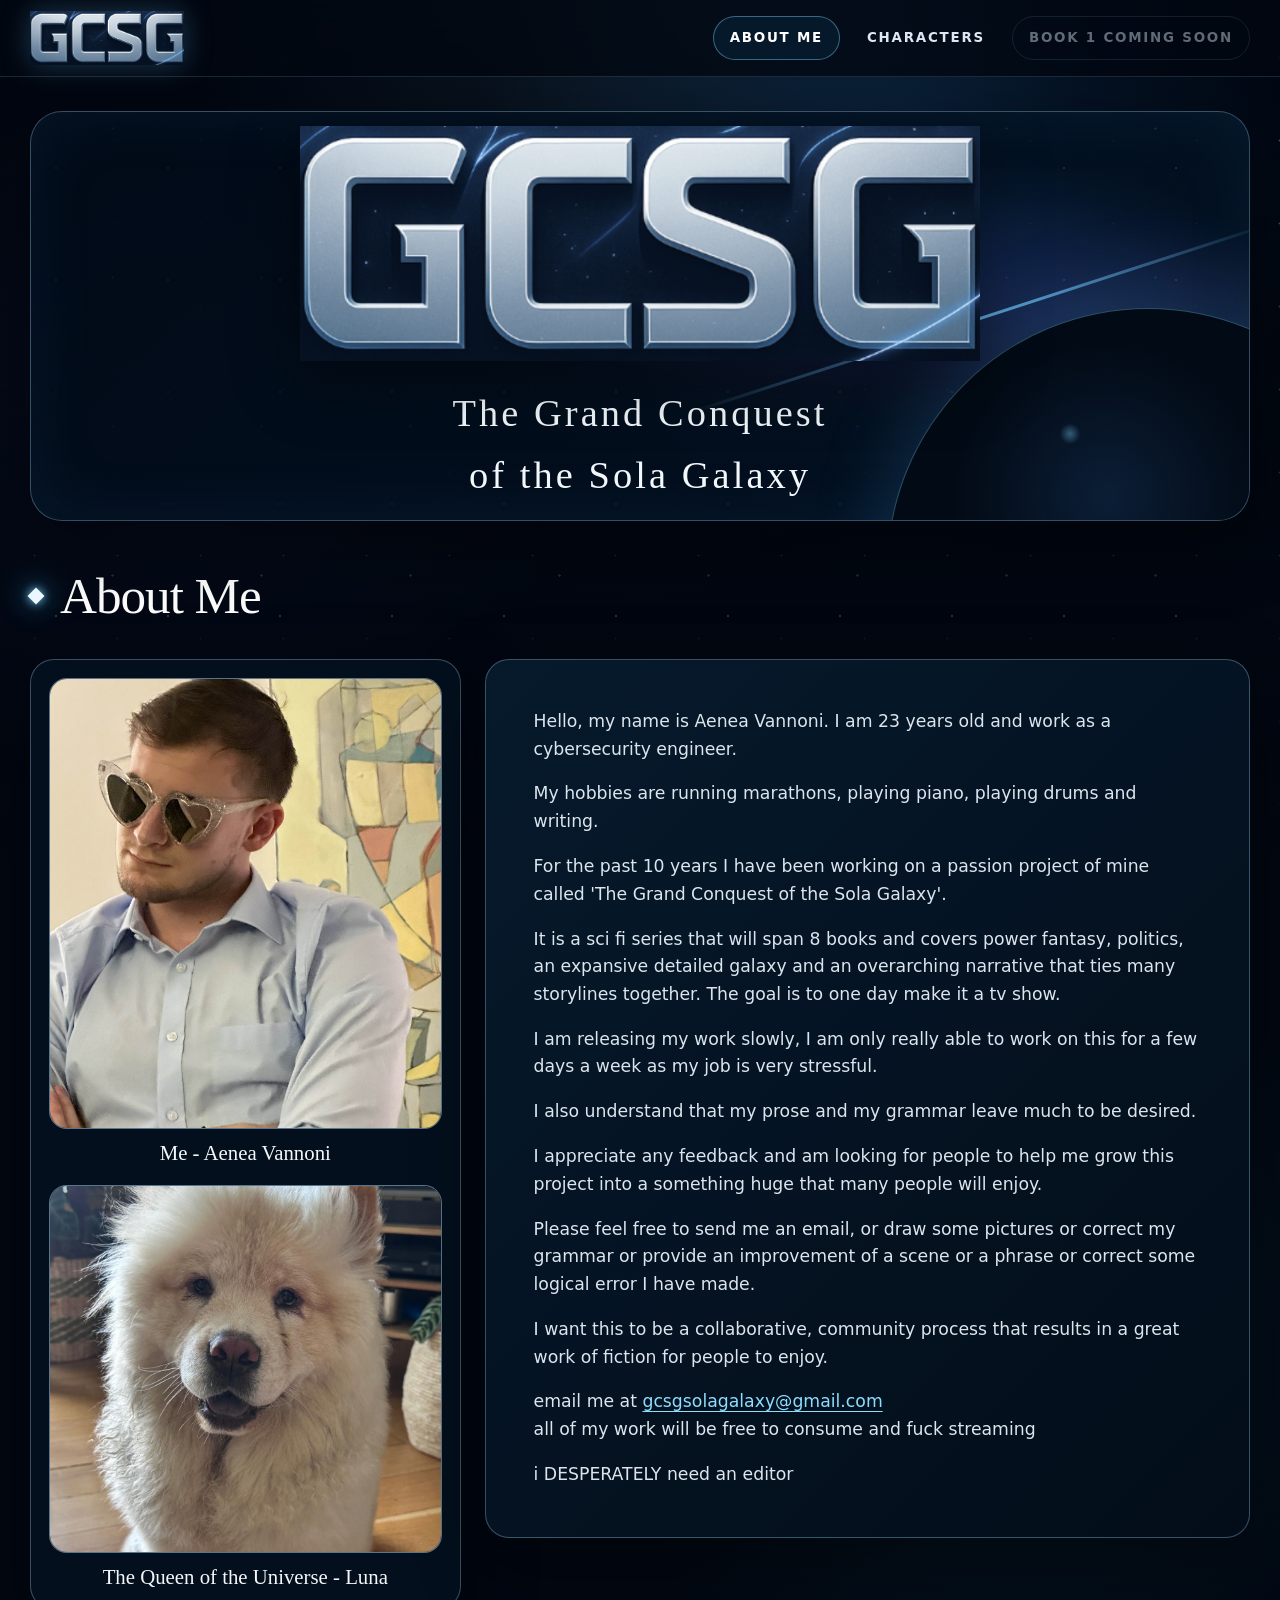
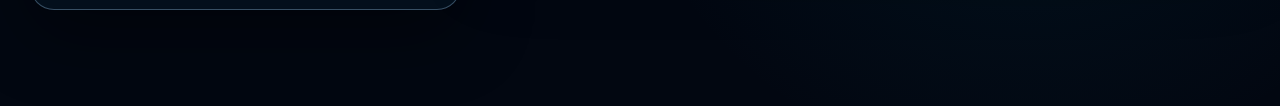
==== index.html @ b9e30d3d "Update Sola Galaxy files" ====
<!doctype html>
<html lang="en">
<head>
  <meta charset="utf-8">
  <meta name="viewport" content="width=device-width, initial-scale=1">
  <meta name="theme-color" content="#020711">
  <title>GCSG | About Me</title>
  <link rel="icon" type="image/x-icon" href="solagalaxy_favicon.ico">
  <link rel="stylesheet" href="styles.css">
  <script src="script.js" defer></script>
</head>
<body>
  <a class="skip-link" href="#main-content">Skip to content</a>

  <header class="site-header">
    <div class="nav-shell">
      <a class="brand-link" href="index.html" aria-label="GCSG About Me">
        <img src="assets/gcsg-logo.png" alt="GCSG">
      </a>

      <button class="menu-toggle" type="button" aria-label="Open navigation" aria-controls="site-navigation" aria-expanded="false">
        <span></span>
        <span></span>
        <span></span>
      </button>

            <nav class="site-nav" id="site-navigation" aria-label="Primary navigation" data-open="false">
        <a href="index.html" aria-current="page">About Me</a>
        <a href="characters.html">Characters</a>
        <span class="nav-disabled" aria-disabled="true">Book 1 coming soon</span>
      </nav>
    </div>
  </header>

  <main id="main-content">
    <section class="hero" aria-labelledby="site-title">
      <div class="hero-brand">
        <img src="assets/gcsg-logo.png" alt="GCSG">
        <h1 class="hero-title" id="site-title">The Grand Conquest of the Sola Galaxy</h1>
      </div>
    </section>

    <section class="section" aria-labelledby="about-heading">
      <h2 class="section-heading" id="about-heading">About Me</h2>

      <div class="about-layout">
        <div class="photo-stack">
          <figure class="profile-figure">
            <img src="assets/aenea-profile.jpg" alt="Aenea Vannoni wearing sunglasses and a light blue shirt">
            <figcaption>Me - Aenea Vannoni</figcaption>
          </figure>

          <figure class="profile-figure luna">
            <img src="assets/luna-profile.png" alt="Luna, a fluffy white dog">
            <figcaption>The Queen of the Universe - Luna</figcaption>
          </figure>
        </div>

        <article class="about-copy">
          <p>Hello, my name is Aenea Vannoni. I am 23 years old and work as a cybersecurity engineer.</p>

          <p>My hobbies are running marathons, playing piano, playing drums and writing.</p>

          <p>For the past 10 years I have been working on a passion project of mine called 'The Grand Conquest of the Sola Galaxy'.</p>

          <p>It is a sci fi series that will span 8 books and covers power fantasy, politics, an expansive detailed galaxy and an overarching narrative that ties many storylines together. The goal is to one day make it a tv show.</p>

          <p>I am releasing my work slowly, I am only really able to work on this for a few days a week as my job is very stressful.</p>

          <p>I also understand that my prose and my grammar leave much to be desired.</p>

          <p>I appreciate any feedback and am looking for people to help me grow this project into a something huge that many people will enjoy.</p>

          <p>Please feel free to send me an email, or draw some pictures or correct my grammar or provide an improvement of a scene or a phrase or correct some logical error I have made.</p>

          <p>I want this to be a collaborative, community process that results in a great work of fiction for people to enjoy.</p>

          <p>email me at <a href="mailto:gcsgsolagalaxy@gmail.com">gcsgsolagalaxy@gmail.com</a><br>
          all of my work will be free to consume and fuck streaming</p>
	  
	  <p>i DESPERATELY need an editor</p>
        </article>
      </div>
    </section>

    <div class="footer-space" aria-hidden="true"></div>
  </main>
</body>
</html>
---- styles.css ----
:root {
  color-scheme: dark;
  --bg: #020711;
  --bg-soft: #071321;
  --panel: rgba(5, 18, 33, 0.78);
  --panel-strong: rgba(4, 14, 27, 0.94);
  --line: rgba(157, 202, 238, 0.34);
  --line-strong: rgba(122, 202, 255, 0.78);
  --text: #f4f8fc;
  --muted: #b9c7d5;
  --accent: #7dd3fc;
  --accent-strong: #38bdf8;
  --radius: 24px;
  --shadow: 0 24px 70px rgba(0, 0, 0, 0.42);
  --content: 1220px;
}

* {
  box-sizing: border-box;
}

html {
  scroll-behavior: smooth;
}

body {
  min-width: 320px;
  margin: 0;
  color: var(--text);
  background:
    radial-gradient(circle at 70% 10%, rgba(27, 113, 193, 0.24), transparent 26rem),
    radial-gradient(circle at 14% 28%, rgba(63, 74, 177, 0.16), transparent 24rem),
    radial-gradient(circle at 80% 80%, rgba(14, 116, 144, 0.13), transparent 26rem),
    var(--bg);
  font-family: Inter, ui-sans-serif, system-ui, -apple-system, BlinkMacSystemFont, "Segoe UI", sans-serif;
  line-height: 1.6;
}

body::before,
body::after {
  position: fixed;
  inset: 0;
  z-index: -2;
  pointer-events: none;
  content: "";
}

body::before {
  opacity: 0.9;
  background-image:
    radial-gradient(circle, rgba(255,255,255,.85) 0 1px, transparent 1.3px),
    radial-gradient(circle, rgba(125,211,252,.72) 0 1px, transparent 1.4px),
    radial-gradient(circle, rgba(255,255,255,.45) 0 .8px, transparent 1.1px);
  background-position: 0 0, 38px 54px, 76px 16px;
  background-size: 112px 112px, 149px 149px, 83px 83px;
}

body::after {
  z-index: -1;
  background:
    linear-gradient(180deg, rgba(2, 7, 17, 0.04), rgba(2, 7, 17, 0.84) 74%, #020711),
    radial-gradient(ellipse at 50% -20%, rgba(125, 211, 252, 0.11), transparent 52%);
}

img {
  max-width: 100%;
  display: block;
}

a {
  color: inherit;
}

.skip-link {
  position: fixed;
  top: 12px;
  left: 12px;
  z-index: 100;
  padding: 10px 14px;
  color: #00111d;
  background: #dff6ff;
  border-radius: 10px;
  transform: translateY(-160%);
  transition: transform 160ms ease;
}

.skip-link:focus {
  transform: translateY(0);
}

.site-header {
  position: sticky;
  top: 0;
  z-index: 50;
  border-bottom: 1px solid rgba(161, 207, 239, 0.16);
  background: rgba(2, 7, 17, 0.76);
  backdrop-filter: blur(18px);
}

.nav-shell {
  width: min(calc(100% - 32px), var(--content));
  min-height: 76px;
  margin-inline: auto;
  display: flex;
  align-items: center;
  justify-content: space-between;
  gap: 24px;
}

.brand-link {
  flex: 0 0 auto;
  display: inline-flex;
  align-items: center;
  text-decoration: none;
}

.brand-link img {
  width: 154px;
  height: auto;
  filter: drop-shadow(0 0 14px rgba(104, 195, 255, 0.26));
}

.site-nav {
  display: flex;
  align-items: center;
  gap: 10px;
}

.site-nav a {
  position: relative;
  display: inline-flex;
  align-items: center;
  min-height: 44px;
  padding: 10px 16px;
  color: #dce8f2;
  border: 1px solid transparent;
  border-radius: 999px;
  text-decoration: none;
  font-size: 0.84rem;
  font-weight: 700;
  letter-spacing: 0.13em;
  text-transform: uppercase;
  transition: border-color 160ms ease, background 160ms ease, color 160ms ease;
}

.site-nav a:hover,
.site-nav a:focus-visible,
.site-nav a[aria-current="page"] {
  color: #fff;
  border-color: rgba(125, 211, 252, 0.42);
  background: rgba(34, 123, 181, 0.12);
}

.menu-toggle {
  display: none;
  width: 46px;
  height: 46px;
  padding: 10px;
  color: #eef8ff;
  background: rgba(7, 24, 42, 0.75);
  border: 1px solid var(--line);
  border-radius: 14px;
}

.menu-toggle span {
  display: block;
  width: 100%;
  height: 2px;
  margin: 5px 0;
  background: currentColor;
  border-radius: 10px;
}

main {
  width: min(calc(100% - 32px), var(--content));
  margin-inline: auto;
  padding: 34px 0 72px;
}

.hero {
  position: relative;
  min-height: 410px;
  display: grid;
  place-items: center;
  overflow: hidden;
  border: 1px solid var(--line);
  border-radius: 32px;
  background:
    radial-gradient(circle at 70% 36%, rgba(143, 216, 255, 0.24), transparent 10%),
    radial-gradient(ellipse at 68% 38%, rgba(35, 120, 224, 0.21), transparent 34%),
    radial-gradient(ellipse at 74% 48%, rgba(174, 87, 255, 0.1), transparent 38%),
    linear-gradient(135deg, rgba(2, 11, 24, 0.93), rgba(4, 20, 38, 0.74));
  box-shadow: var(--shadow), inset 0 0 70px rgba(68, 160, 231, 0.08);
  isolation: isolate;
}

.hero::before {
  position: absolute;
  width: 520px;
  height: 520px;
  right: -160px;
  bottom: -310px;
  border: 1px solid rgba(125, 211, 252, 0.34);
  border-radius: 50%;
  background:
    radial-gradient(circle at 35% 24%, rgba(125, 211, 252, 0.38), transparent 2%),
    radial-gradient(circle at 42% 36%, rgba(36, 87, 148, 0.26), transparent 34%),
    #020a15;
  box-shadow: 0 -18px 80px rgba(85, 175, 255, 0.2);
  content: "";
}

.hero::after {
  position: absolute;
  width: 620px;
  height: 3px;
  right: -44px;
  top: 50%;
  background: linear-gradient(90deg, transparent, rgba(112, 201, 255, 0.8), transparent);
  transform: rotate(-18deg);
  filter: blur(0.4px);
  content: "";
}

.hero-brand {
  position: relative;
  z-index: 2;
  width: min(700px, 78%);
  text-align: center;
}

.hero-brand img {
  width: min(680px, 100%);
  margin-inline: auto;
  filter: drop-shadow(0 16px 34px rgba(0, 0, 0, 0.45));
}

.hero-title {
  margin: 22px 0 0;
  color: #f2f7fb;
  font-family: Georgia, "Times New Roman", serif;
  font-size: clamp(1.3rem, 3vw, 2.7rem);
  font-weight: 400;
  letter-spacing: 0.08em;
  text-wrap: balance;
}

.section {
  margin-top: 34px;
}

.section-heading {
  display: flex;
  align-items: center;
  gap: 18px;
  margin: 0 0 22px;
  color: #fff;
  font-family: Georgia, "Times New Roman", serif;
  font-size: clamp(2rem, 4vw, 3.7rem);
  font-weight: 400;
  letter-spacing: -0.02em;
}

.section-heading::before {
  width: 12px;
  height: 12px;
  flex: 0 0 auto;
  background: #eaf7ff;
  box-shadow: 0 0 10px #7dd3fc, 0 0 28px #38bdf8;
  content: "";
  transform: rotate(45deg);
}

.about-layout {
  display: grid;
  grid-template-columns: minmax(260px, 0.72fr) minmax(0, 1.28fr);
  gap: 24px;
  align-items: start;
}

.photo-stack,
.about-copy,
.character-card {
  border: 1px solid var(--line);
  background: var(--panel);
  box-shadow: var(--shadow);
  backdrop-filter: blur(16px);
}

.photo-stack {
  padding: 18px;
  display: grid;
  gap: 18px;
  border-radius: var(--radius);
}

.profile-figure {
  margin: 0;
}

.profile-figure img {
  width: 100%;
  aspect-ratio: 4 / 4.6;
  object-fit: cover;
  object-position: center 24%;
  border: 1px solid rgba(174, 217, 247, 0.5);
  border-radius: 18px;
  background: #07111d;
}

.profile-figure.luna img {
  aspect-ratio: 4 / 3.75;
  object-position: center 28%;
}

.profile-figure figcaption {
  margin-top: 10px;
  color: #f4f7fa;
  font-family: Georgia, "Times New Roman", serif;
  font-size: clamp(1.05rem, 2vw, 1.3rem);
  line-height: 1.35;
  text-align: center;
}

.about-copy {
  padding: clamp(24px, 4vw, 48px);
  border-radius: var(--radius);
  background:
    linear-gradient(135deg, rgba(7, 27, 46, 0.88), rgba(3, 13, 25, 0.92)),
    var(--panel);
}

.about-copy p {
  margin: 0 0 1em;
  color: #dce5ed;
  font-size: clamp(1rem, 1.35vw, 1.1rem);
}

.about-copy p:last-child {
  margin-bottom: 0;
}

.about-copy a {
  color: #8dddff;
  overflow-wrap: anywhere;
  text-decoration-thickness: 1px;
  text-underline-offset: 4px;
}

.characters-page .hero {
  min-height: 280px;
}

.characters-page .hero-brand {
  width: min(590px, 80%);
}

.character-grid {
  display: grid;
  grid-template-columns: repeat(3, minmax(0, 1fr));
  gap: 18px;
}

.character-card {
  min-height: 290px;
  padding: 16px;
  display: flex;
  flex-direction: column;
  border-radius: 22px;
  overflow: hidden;
  text-decoration: none;
  transition: transform 170ms ease, border-color 170ms ease, background 170ms ease;
}

.character-card.link-card:hover,
.character-card.link-card:focus-visible {
  transform: translateY(-4px);
  border-color: var(--line-strong);
  background: rgba(7, 30, 51, 0.9);
  outline: none;
}

.character-placeholder {
  min-height: 190px;
  display: grid;
  place-items: center;
  overflow: hidden;
  color: rgba(231, 246, 255, 0.92);
  border: 1px solid rgba(150, 210, 250, 0.28);
  border-radius: 16px;
  background:
    radial-gradient(circle at 50% 50%, rgba(83, 174, 230, 0.23), transparent 30%),
    radial-gradient(circle at 50% 115%, rgba(104, 79, 190, 0.2), transparent 48%),
    #030c18;
  font-family: Georgia, "Times New Roman", serif;
  font-size: clamp(4.6rem, 8vw, 7rem);
  line-height: 1;
  text-shadow: 0 0 24px rgba(125, 211, 252, 0.55);
}

.character-card.no-image {
  min-height: 290px;
  justify-content: center;
  text-align: center;
  background:
    radial-gradient(circle at 50% 26%, rgba(52, 134, 194, 0.14), transparent 35%),
    var(--panel);
}

.character-meta {
  padding: 17px 6px 4px;
}

.character-meta h2 {
  margin: 0;
  color: #fff;
  font-family: Georgia, "Times New Roman", serif;
  font-size: clamp(1.35rem, 2.1vw, 1.8rem);
  font-weight: 400;
}

.character-meta p {
  margin: 5px 0 0;
  color: var(--accent);
  font-size: 0.8rem;
  font-weight: 700;
  letter-spacing: 0.1em;
  text-transform: uppercase;
}

.long-card .character-meta h2 {
  font-size: clamp(1.12rem, 1.8vw, 1.5rem);
}

.footer-space {
  height: 24px;
}

:focus-visible {
  outline: 3px solid rgba(125, 211, 252, 0.86);
  outline-offset: 4px;
}

@media (max-width: 900px) {
  .about-layout {
    grid-template-columns: 1fr;
  }

  .photo-stack {
    grid-template-columns: repeat(2, minmax(0, 1fr));
  }

  .character-grid {
    grid-template-columns: repeat(2, minmax(0, 1fr));
  }
}

@media (max-width: 680px) {
  .nav-shell {
    min-height: 68px;
  }

  .brand-link img {
    width: 124px;
  }

  .menu-toggle {
    display: block;
  }

  .site-nav {
    position: absolute;
    top: calc(100% + 8px);
    left: 16px;
    right: 16px;
    display: none;
    padding: 10px;
    flex-direction: column;
    align-items: stretch;
    border: 1px solid var(--line);
    border-radius: 18px;
    background: rgba(3, 12, 24, 0.97);
    box-shadow: var(--shadow);
  }

  .site-nav[data-open="true"] {
    display: flex;
  }

  .site-nav a {
    justify-content: center;
  }

  main {
    width: min(calc(100% - 20px), var(--content));
    padding-top: 18px;
  }

  .hero {
    min-height: 300px;
    border-radius: 24px;
  }

  .hero::before {
    width: 370px;
    height: 370px;
    right: -190px;
    bottom: -215px;
  }

  .hero-title {
    margin-top: 14px;
  }

  .section {
    margin-top: 28px;
  }

  .section-heading {
    gap: 13px;
  }

  .photo-stack {
    grid-template-columns: 1fr;
  }

  .profile-figure img,
  .profile-figure.luna img {
    aspect-ratio: 4 / 4.2;
  }

  .about-copy {
    padding: 22px 18px;
  }

  .character-grid {
    grid-template-columns: 1fr;
  }

  .character-card,
  .character-card.no-image {
    min-height: 0;
  }

  .character-placeholder {
    min-height: 172px;
  }
}

@media (prefers-reduced-motion: reduce) {
  *,
  *::before,
  *::after {
    scroll-behavior: auto !important;
    transition-duration: 0.01ms !important;
  }
}


/* Tiberius reader and disabled navigation */
.site-nav .nav-disabled {
  display: inline-flex;
  align-items: center;
  min-height: 44px;
  padding: 10px 16px;
  color: rgba(185, 199, 213, 0.52);
  border: 1px solid rgba(157, 202, 238, 0.12);
  border-radius: 999px;
  cursor: not-allowed;
  font-size: 0.84rem;
  font-weight: 700;
  letter-spacing: 0.13em;
  text-transform: uppercase;
  user-select: none;
}

.reader-page main {
  width: min(calc(100% - 32px), 1040px);
}

.reader-hero {
  position: relative;
  padding: clamp(42px, 8vw, 92px) clamp(22px, 7vw, 74px);
  overflow: hidden;
  border: 1px solid var(--line);
  border-radius: 32px;
  background:
    radial-gradient(circle at 78% 25%, rgba(94, 193, 255, 0.24), transparent 8%),
    radial-gradient(ellipse at 74% 30%, rgba(26, 93, 185, 0.28), transparent 34%),
    radial-gradient(ellipse at 15% 88%, rgba(96, 69, 191, 0.16), transparent 40%),
    linear-gradient(135deg, rgba(4, 17, 33, 0.96), rgba(2, 8, 18, 0.88));
  box-shadow: var(--shadow), inset 0 0 80px rgba(83, 177, 245, 0.08);
}

.reader-hero::after {
  position: absolute;
  right: -110px;
  bottom: -235px;
  width: 470px;
  height: 470px;
  border: 1px solid rgba(125, 211, 252, 0.34);
  border-radius: 50%;
  background: radial-gradient(circle at 35% 25%, rgba(135, 220, 255, 0.32), transparent 4%), #030b17;
  box-shadow: 0 -20px 80px rgba(80, 169, 255, 0.2);
  content: "";
}

.reader-kicker,
.reader-hero h1,
.chapter-nav {
  position: relative;
  z-index: 1;
}

.reader-kicker {
  margin: 0 0 8px;
  color: var(--accent);
  font-size: 0.82rem;
  font-weight: 800;
  letter-spacing: 0.18em;
  text-transform: uppercase;
}

.reader-hero h1 {
  max-width: 760px;
  margin: 0;
  font-family: Georgia, "Times New Roman", serif;
  font-size: clamp(2.7rem, 8vw, 6.3rem);
  font-weight: 400;
  line-height: 0.98;
  letter-spacing: -0.045em;
  text-wrap: balance;
}

.chapter-nav {
  margin-top: 34px;
  display: flex;
  flex-wrap: wrap;
  gap: 9px;
}

.chapter-nav a {
  padding: 8px 12px;
  color: #dceaf4;
  border: 1px solid rgba(139, 204, 245, 0.25);
  border-radius: 999px;
  background: rgba(4, 20, 35, 0.58);
  text-decoration: none;
  font-size: 0.83rem;
  transition: border-color 160ms ease, background 160ms ease;
}

.chapter-nav a:hover,
.chapter-nav a:focus-visible {
  border-color: var(--line-strong);
  background: rgba(30, 113, 165, 0.18);
}

.reader-shell {
  margin-top: 28px;
  padding: clamp(24px, 6vw, 72px);
  border: 1px solid var(--line);
  border-radius: 28px;
  background:
    linear-gradient(180deg, rgba(5, 20, 36, 0.92), rgba(3, 11, 22, 0.96)),
    var(--panel-strong);
  box-shadow: var(--shadow);
}

.chapter-section {
  scroll-margin-top: 102px;
}

.chapter-section + .chapter-section {
  margin-top: clamp(70px, 10vw, 118px);
  padding-top: clamp(54px, 8vw, 84px);
  border-top: 1px solid rgba(147, 203, 240, 0.22);
}

.chapter-section h2 {
  margin: 0 0 28px;
  color: #fff;
  font-family: Georgia, "Times New Roman", serif;
  font-size: clamp(2.2rem, 6vw, 4.8rem);
  font-weight: 400;
  line-height: 1.04;
  letter-spacing: -0.035em;
}

.chapter-section h3 {
  margin: 42px 0 20px;
  color: #eef8ff;
  font-family: Georgia, "Times New Roman", serif;
  font-size: clamp(1.8rem, 4vw, 3rem);
  font-weight: 400;
  line-height: 1.16;
}

.chapter-section h4 {
  margin: 30px 0 16px;
  color: #d8f2ff;
  font-size: clamp(1.2rem, 2.6vw, 1.7rem);
  letter-spacing: 0.04em;
}

.chapter-section p {
  max-width: 74ch;
  margin: 0 auto 1.22em;
  color: #dce5ed;
  font-family: Georgia, "Times New Roman", serif;
  font-size: clamp(1.05rem, 1.6vw, 1.2rem);
  line-height: 1.82;
}

.chapter-section .source-line {
  margin: 0 0 34px;
  padding: 14px 17px;
  color: #9edfff;
  border-left: 2px solid var(--accent-strong);
  background: rgba(15, 71, 108, 0.13);
  font-family: Inter, ui-sans-serif, system-ui, sans-serif;
  font-size: 0.93rem;
  line-height: 1.55;
}

.first-chapter > .source-line:first-child {
  margin-top: 0;
}

@media (max-width: 680px) {
  .site-nav .nav-disabled {
    justify-content: center;
  }

  .reader-page main {
    width: min(calc(100% - 20px), 1040px);
  }

  .reader-hero {
    padding: 40px 20px 34px;
    border-radius: 24px;
  }

  .reader-hero::after {
    right: -215px;
  }

  .chapter-nav {
    flex-wrap: nowrap;
    padding-bottom: 8px;
    overflow-x: auto;
    scrollbar-width: thin;
  }

  .chapter-nav a {
    flex: 0 0 auto;
  }

  .reader-shell {
    padding: 24px 18px;
    border-radius: 22px;
  }

  .chapter-section p {
    font-size: 1.02rem;
    line-height: 1.74;
  }
}
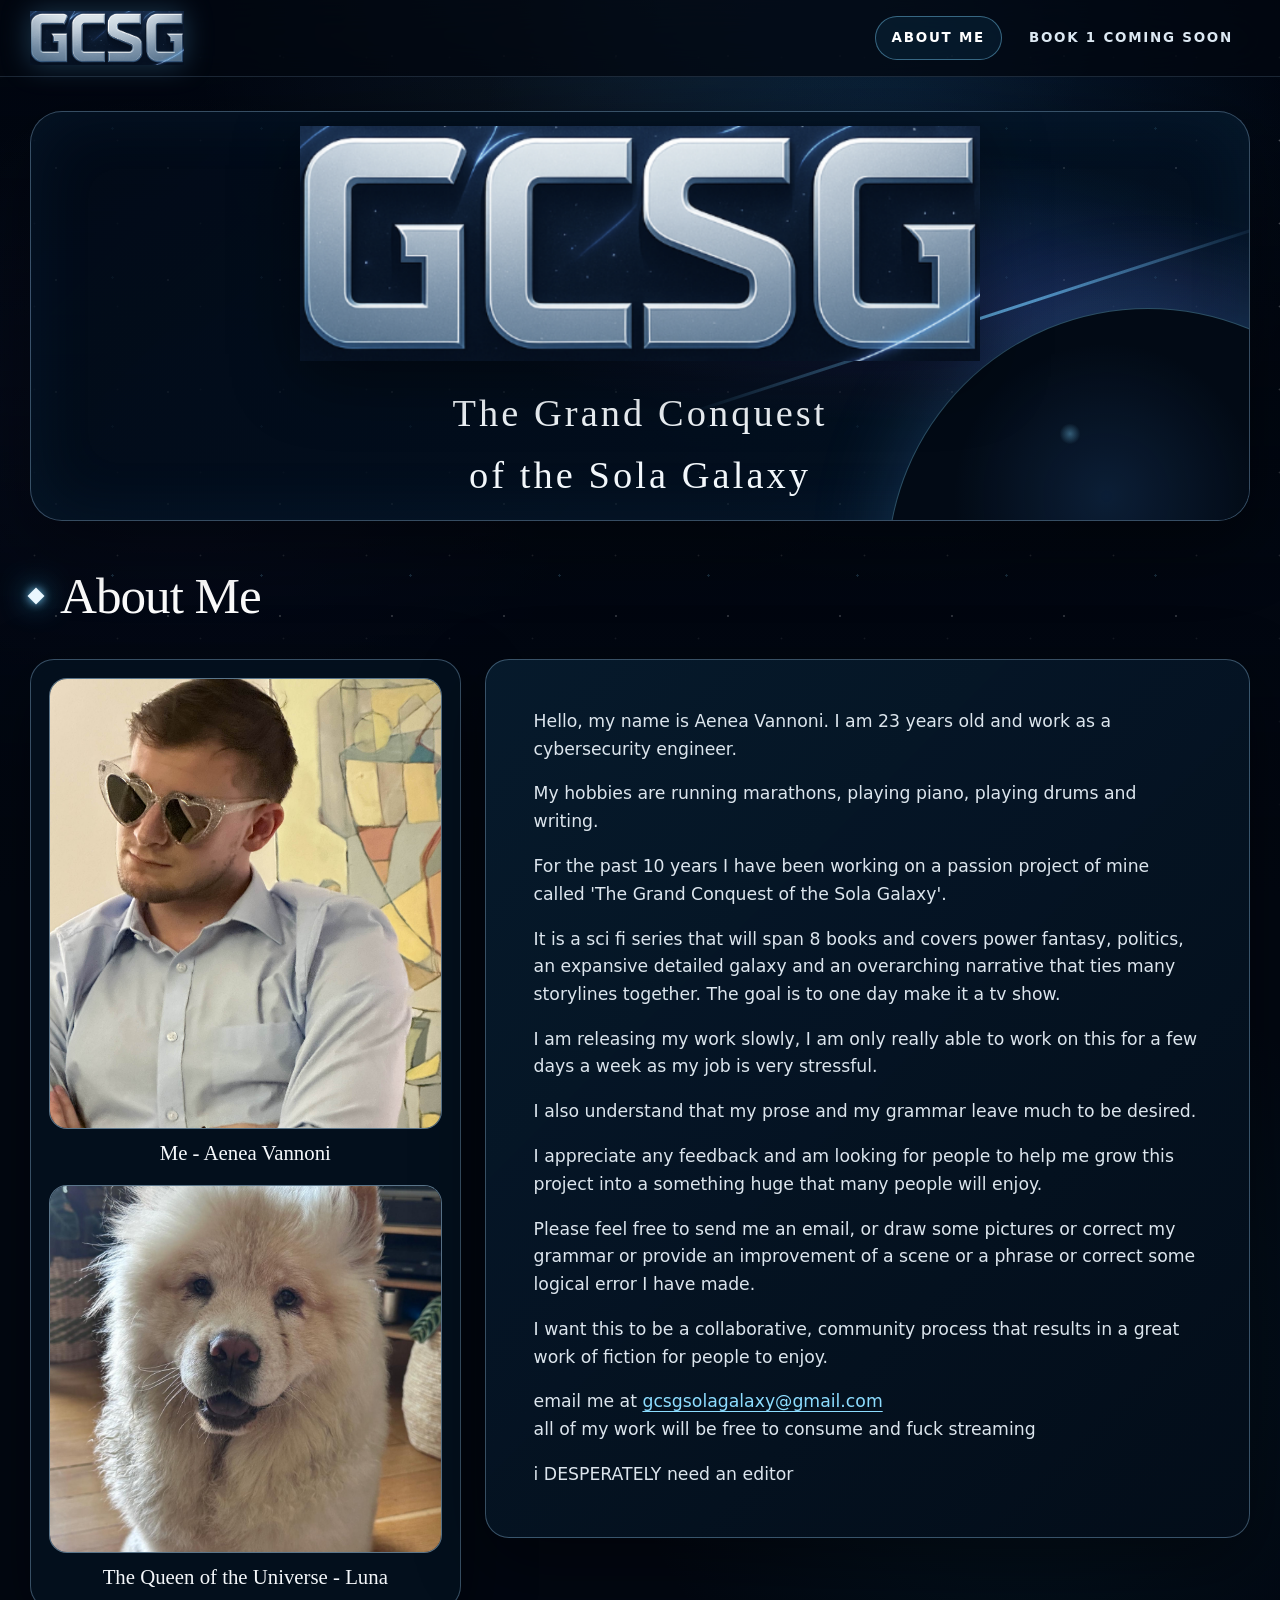
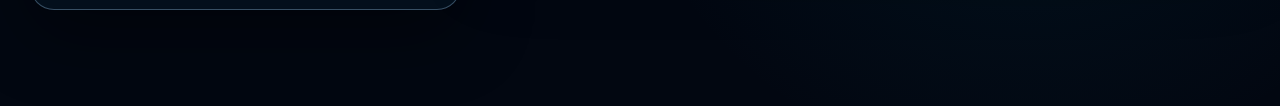
==== commit e622a1fc: "Add updated Sola Galaxy files" ====
--- a/index.html
+++ b/index.html
@@ -23,11 +23,9 @@
         <span></span>
         <span></span>
       </button>
-
-            <nav class="site-nav" id="site-navigation" aria-label="Primary navigation" data-open="false">
+      <nav class="site-nav" id="site-navigation" aria-label="Primary navigation" data-open="false">
         <a href="index.html" aria-current="page">About Me</a>
-        <a href="characters.html">Characters</a>
-        <span class="nav-disabled" aria-disabled="true">Book 1 coming soon</span>
+        <a href="book1.html">Book 1 coming soon</a>
       </nav>
     </div>
   </header>
@@ -77,8 +75,8 @@
 
           <p>email me at <a href="mailto:gcsgsolagalaxy@gmail.com">gcsgsolagalaxy@gmail.com</a><br>
           all of my work will be free to consume and fuck streaming</p>
-	  
-	  <p>i DESPERATELY need an editor</p>
+
+          <p class="editor-callout">i DESPERATELY need an editor</p>
         </article>
       </div>
     </section>
--- a/styles.css
+++ b/styles.css
@@ -557,23 +557,122 @@
 }
 
 
-/* Tiberius reader and disabled navigation */
-.site-nav .nav-disabled {
-  display: inline-flex;
+/* Book 1 character gallery */
+.book-section-heading {
+  display: flex;
   align-items: center;
-  min-height: 44px;
-  padding: 10px 16px;
-  color: rgba(185, 199, 213, 0.52);
-  border: 1px solid rgba(157, 202, 238, 0.12);
+  justify-content: space-between;
+  gap: 20px;
+  margin-bottom: 22px;
+}
+
+.book-section-heading .section-heading {
+  margin-bottom: 0;
+}
+
+.coming-soon-label {
+  flex: 0 0 auto;
+  padding: 9px 14px;
+  color: #dff5ff;
+  border: 1px solid rgba(125, 211, 252, 0.45);
   border-radius: 999px;
-  cursor: not-allowed;
-  font-size: 0.84rem;
-  font-weight: 700;
-  letter-spacing: 0.13em;
+  background: rgba(31, 125, 181, 0.13);
+  font-size: 0.76rem;
+  font-weight: 800;
+  letter-spacing: 0.12em;
   text-transform: uppercase;
-  user-select: none;
-}
-
+}
+
+.character-image {
+  width: 100%;
+  min-height: 190px;
+  aspect-ratio: 4 / 5;
+  object-fit: contain;
+  object-position: center;
+  border: 1px solid rgba(150, 210, 250, 0.28);
+  border-radius: 16px;
+  background: #f4f1eb;
+}
+
+.character-image-landscape {
+  background: #f7f7f6;
+}
+
+.art-warning {
+  width: min(540px, calc(100% - 32px));
+  padding: 34px 54px 34px 34px;
+  color: var(--text);
+  border: 1px solid rgba(125, 211, 252, 0.7);
+  border-radius: 24px;
+  background:
+    radial-gradient(circle at 75% 5%, rgba(71, 162, 226, 0.22), transparent 13rem),
+    rgba(3, 13, 26, 0.98);
+  box-shadow: 0 28px 110px rgba(0, 0, 0, 0.78), inset 0 0 48px rgba(73, 173, 235, 0.07);
+}
+
+.art-warning::backdrop {
+  background: rgba(0, 4, 12, 0.78);
+  backdrop-filter: blur(8px);
+}
+
+.art-warning h2 {
+  margin: 0 0 12px;
+  color: #fff;
+  font-family: Georgia, "Times New Roman", serif;
+  font-size: clamp(1.8rem, 5vw, 2.7rem);
+  font-weight: 400;
+}
+
+.art-warning p {
+  margin: 0;
+  color: #d7e5ef;
+  font-size: 1.05rem;
+  line-height: 1.7;
+}
+
+.warning-close {
+  position: absolute;
+  top: 14px;
+  right: 14px;
+  width: 38px;
+  height: 38px;
+  display: grid;
+  place-items: center;
+  color: #effaff;
+  border: 1px solid rgba(125, 211, 252, 0.38);
+  border-radius: 50%;
+  background: rgba(9, 33, 55, 0.82);
+  font: inherit;
+  font-size: 1.55rem;
+  line-height: 1;
+  cursor: pointer;
+}
+
+.warning-close:hover,
+.warning-close:focus-visible {
+  border-color: var(--line-strong);
+  background: rgba(23, 84, 123, 0.72);
+}
+
+@media (max-width: 680px) {
+  .book-section-heading {
+    align-items: flex-start;
+    flex-direction: column;
+    gap: 10px;
+  }
+
+  .character-image {
+    min-height: 220px;
+    aspect-ratio: 4 / 4.7;
+  }
+
+  .art-warning {
+    padding: 28px 48px 28px 22px;
+    border-radius: 20px;
+  }
+}
+
+/* Tiberius reader */
 .reader-page main {
   width: min(calc(100% - 32px), 1040px);
 }
@@ -728,10 +827,6 @@
 }
 
 @media (max-width: 680px) {
-  .site-nav .nav-disabled {
-    justify-content: center;
-  }
-
   .reader-page main {
     width: min(calc(100% - 20px), 1040px);
   }
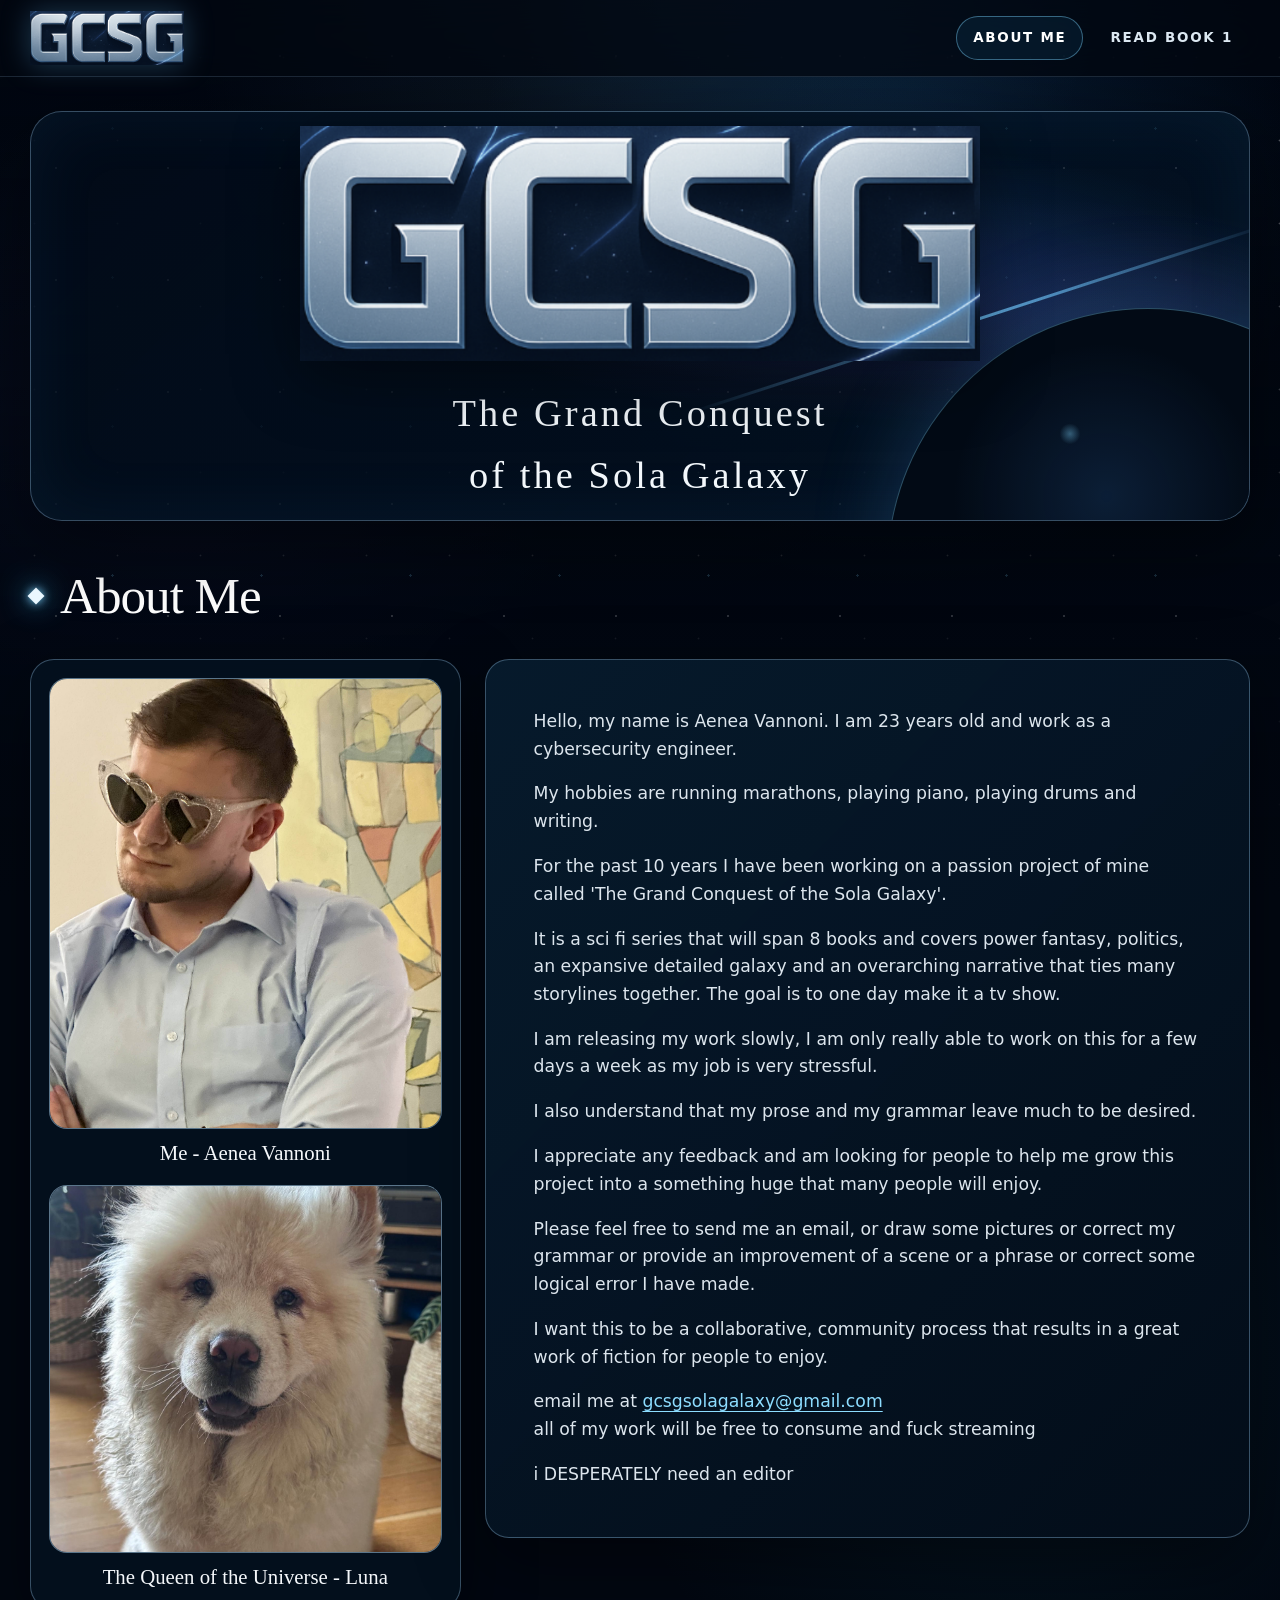
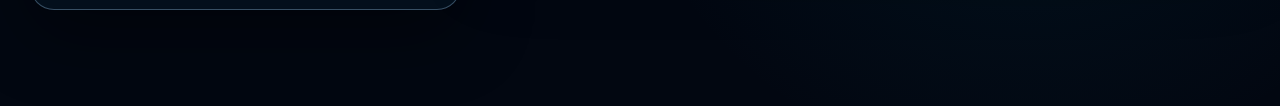
==== commit 81043c48: "Update book and home pages" ====
--- a/index.html
+++ b/index.html
@@ -25,7 +25,7 @@
       </button>
       <nav class="site-nav" id="site-navigation" aria-label="Primary navigation" data-open="false">
         <a href="index.html" aria-current="page">About Me</a>
-        <a href="book1.html">Book 1 coming soon</a>
+        <a href="book1.html">Read Book 1</a>
       </nav>
     </div>
   </header>
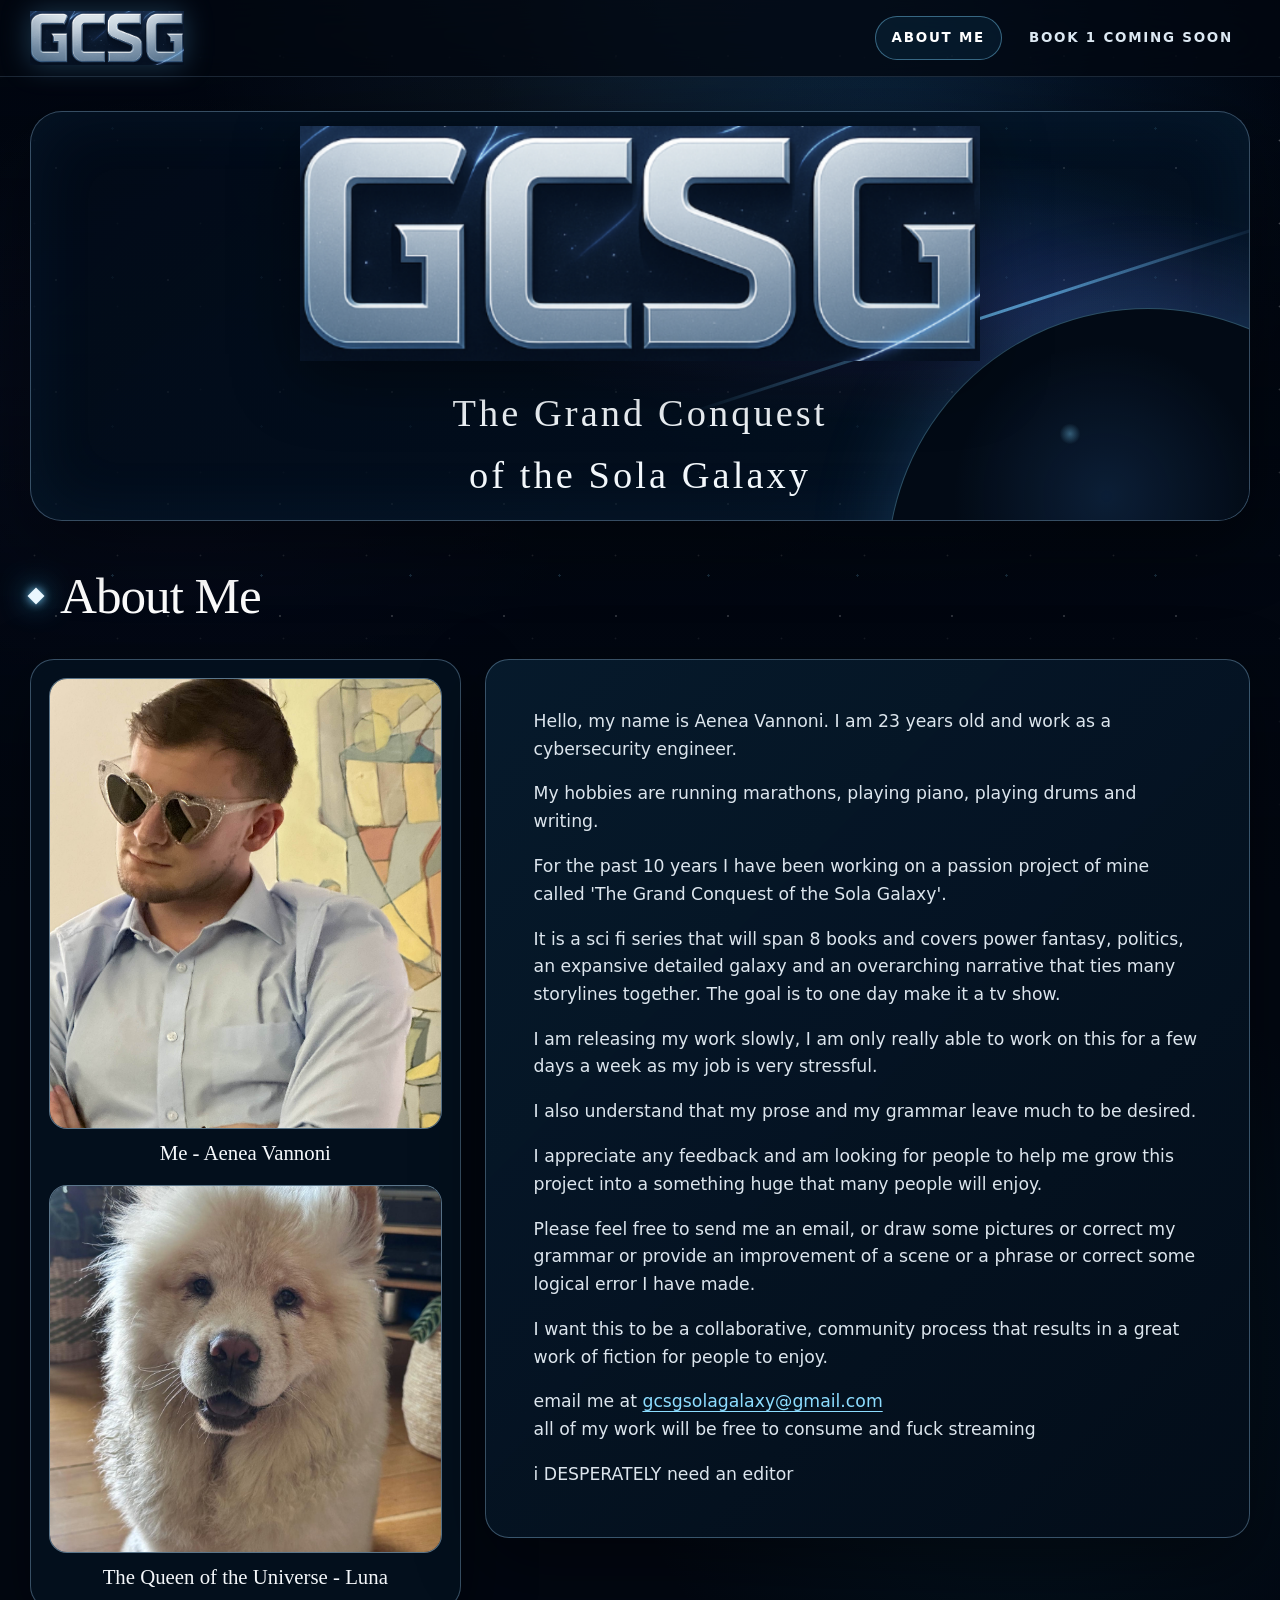
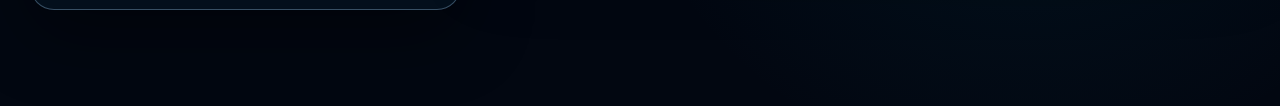
==== commit 30332685: "Update" ====
--- a/index.html
+++ b/index.html
@@ -25,7 +25,7 @@
       </button>
       <nav class="site-nav" id="site-navigation" aria-label="Primary navigation" data-open="false">
         <a href="index.html" aria-current="page">About Me</a>
-        <a href="book1.html">Read Book 1</a>
+        <a href="book1.html">Book 1 coming soon</a>
       </nav>
     </div>
   </header>
--- a/styles.css
+++ b/styles.css
@@ -861,3 +861,419 @@
     line-height: 1.74;
   }
 }
+
+/* Encyclopedia-to-chapter transition */
+.entry-divider {
+  width: min(100%, 74ch);
+  height: 1px;
+  margin: clamp(48px, 7vw, 78px) auto clamp(34px, 5vw, 54px);
+  border: 0;
+  background: linear-gradient(90deg, transparent, rgba(126, 211, 255, 0.82), transparent);
+  box-shadow: 0 0 18px rgba(80, 179, 255, 0.26);
+}
+
+.chapter-section p.chapter-opening {
+  text-indent: 2rem;
+}
+
+/* Chapter reactions and comments */
+.chapter-feedback {
+  max-width: 74ch;
+  margin: clamp(58px, 8vw, 96px) auto 0;
+  padding-top: clamp(30px, 5vw, 48px);
+  border-top: 1px solid rgba(147, 203, 240, 0.22);
+}
+
+.feedback-actions {
+  display: flex;
+  flex-wrap: wrap;
+  gap: 12px;
+  margin-bottom: 34px;
+}
+
+.reaction-button,
+.comment-submit {
+  appearance: none;
+  border: 1px solid rgba(139, 204, 245, 0.34);
+  border-radius: 999px;
+  background: rgba(7, 28, 48, 0.82);
+  color: #edf8ff;
+  font: inherit;
+  font-weight: 750;
+  cursor: pointer;
+  transition: border-color 160ms ease, background 160ms ease, transform 160ms ease;
+}
+
+.reaction-button {
+  display: inline-flex;
+  align-items: center;
+  gap: 10px;
+  min-height: 44px;
+  padding: 9px 15px;
+}
+
+.reaction-button:hover,
+.reaction-button:focus-visible,
+.comment-submit:hover,
+.comment-submit:focus-visible {
+  border-color: var(--line-strong);
+  background: rgba(26, 92, 137, 0.42);
+  transform: translateY(-1px);
+}
+
+.reaction-button[aria-pressed="true"] {
+  border-color: #8cddff;
+  background: rgba(37, 122, 177, 0.42);
+  box-shadow: 0 0 22px rgba(71, 180, 244, 0.18);
+}
+
+.reaction-count {
+  min-width: 1.8rem;
+  padding: 2px 7px;
+  border-radius: 999px;
+  background: rgba(255, 255, 255, 0.09);
+  color: #bfe9ff;
+  text-align: center;
+  font-size: 0.85rem;
+}
+
+.comments-panel {
+  padding: clamp(22px, 4vw, 34px);
+  border: 1px solid rgba(139, 204, 245, 0.2);
+  border-radius: 22px;
+  background: rgba(3, 17, 30, 0.72);
+}
+
+.chapter-section .comments-panel h3 {
+  margin: 0 0 24px;
+  font-family: Georgia, "Times New Roman", serif;
+  font-size: clamp(1.65rem, 3vw, 2.3rem);
+}
+
+.comment-form {
+  display: grid;
+  gap: 10px;
+}
+
+.comment-form label {
+  color: #bfe8fb;
+  font-size: 0.86rem;
+  font-weight: 800;
+  letter-spacing: 0.08em;
+  text-transform: uppercase;
+}
+
+.comment-form input,
+.comment-form textarea {
+  width: 100%;
+  border: 1px solid rgba(139, 204, 245, 0.28);
+  border-radius: 14px;
+  background: rgba(1, 10, 20, 0.72);
+  color: #f2f8fc;
+  font: inherit;
+}
+
+.comment-form input {
+  min-height: 44px;
+  padding: 10px 12px;
+}
+
+.comment-form textarea {
+  min-height: 130px;
+  padding: 12px;
+  resize: vertical;
+  line-height: 1.55;
+}
+
+.comment-form input:focus,
+.comment-form textarea:focus {
+  outline: 2px solid rgba(93, 198, 255, 0.52);
+  outline-offset: 2px;
+  border-color: var(--line-strong);
+}
+
+.comment-submit {
+  justify-self: start;
+  min-height: 44px;
+  margin-top: 4px;
+  padding: 9px 17px;
+}
+
+.comment-list {
+  display: grid;
+  gap: 12px;
+  margin-top: 26px;
+}
+
+.reader-comment {
+  padding: 16px 18px;
+  border-left: 2px solid rgba(92, 198, 255, 0.68);
+  border-radius: 0 14px 14px 0;
+  background: rgba(15, 50, 75, 0.24);
+}
+
+.reader-comment-header {
+  display: flex;
+  flex-wrap: wrap;
+  justify-content: space-between;
+  gap: 8px 16px;
+  margin-bottom: 8px;
+}
+
+.reader-comment-name {
+  color: #eff9ff;
+  font-weight: 800;
+}
+
+.reader-comment-time {
+  color: #88b9d3;
+  font-size: 0.78rem;
+}
+
+.chapter-section .reader-comment-body {
+  margin: 0;
+  color: #d9e6ee;
+  font-family: Inter, ui-sans-serif, system-ui, sans-serif;
+  font-size: 0.96rem;
+  line-height: 1.62;
+  white-space: pre-wrap;
+}
+
+@media (max-width: 680px) {
+  .chapter-section p.chapter-opening {
+    text-indent: 1.35rem;
+  }
+
+  .feedback-actions {
+    display: grid;
+    grid-template-columns: 1fr 1fr;
+  }
+
+  .reaction-button {
+    justify-content: center;
+  }
+
+  .comments-panel {
+    padding: 20px 16px;
+    border-radius: 18px;
+  }
+
+  .comment-submit {
+    width: 100%;
+  }
+}
+
+/* Shared feedback service states */
+.feedback-status {
+  min-height: 1.4em;
+  margin: 0 0 14px;
+  color: #9ac9df;
+  font-size: 0.9rem;
+}
+
+.feedback-status:empty {
+  display: none;
+}
+
+.feedback-status[data-state="error"] {
+  color: #ffb5b5;
+}
+
+.feedback-status[data-state="loading"] {
+  color: #bfe9ff;
+}
+
+.chapter-feedback[aria-busy="true"] {
+  opacity: 0.82;
+}
+
+.reaction-button:disabled,
+.comment-submit:disabled,
+.comment-form input:disabled,
+.comment-form textarea:disabled {
+  cursor: wait;
+  opacity: 0.62;
+}
+
+.comment-empty {
+  margin: 0;
+  color: #88aabd;
+  font-style: italic;
+}
+
+/* Character reader chapter rail */
+.reader-page main {
+  width: min(calc(100% - 32px), 1380px);
+}
+
+.reader-hero {
+  width: min(100%, 1040px);
+}
+
+.reader-layout {
+  display: grid;
+  grid-template-columns: minmax(0, 1040px) 230px;
+  align-items: start;
+  gap: 24px;
+  margin-top: 28px;
+}
+
+.reader-layout .reader-shell {
+  margin-top: 0;
+}
+
+.chapter-rail {
+  position: sticky;
+  top: 92px;
+  z-index: 20;
+}
+
+.chapter-rail-toggle {
+  display: none;
+}
+
+.chapter-rail-nav {
+  padding: 20px 16px;
+  border: 1px solid rgba(139, 204, 245, 0.25);
+  border-radius: 22px;
+  background:
+    radial-gradient(circle at 80% 0%, rgba(93, 198, 255, 0.16), transparent 34%),
+    rgba(3, 17, 30, 0.94);
+  box-shadow: var(--shadow), inset 0 0 36px rgba(77, 174, 235, 0.06);
+  backdrop-filter: blur(18px);
+}
+
+.chapter-rail-nav h2 {
+  margin: 0 0 14px;
+  color: #f4fbff;
+  font-family: Georgia, "Times New Roman", serif;
+  font-size: 1.45rem;
+  font-weight: 400;
+}
+
+.chapter-rail-nav a {
+  display: block;
+  position: relative;
+  padding: 10px 10px 10px 20px;
+  color: #b8d4e4;
+  border-radius: 12px;
+  text-decoration: none;
+  font-size: 0.9rem;
+  line-height: 1.35;
+  transition: color 160ms ease, background 160ms ease, transform 160ms ease;
+}
+
+.chapter-rail-nav a::before {
+  position: absolute;
+  top: 50%;
+  left: 8px;
+  width: 5px;
+  height: 5px;
+  border-radius: 50%;
+  background: rgba(116, 204, 255, 0.42);
+  transform: translateY(-50%);
+  content: "";
+}
+
+.chapter-rail-nav a:hover,
+.chapter-rail-nav a:focus-visible {
+  color: #f2fbff;
+  background: rgba(61, 156, 214, 0.14);
+  transform: translateX(2px);
+}
+
+.chapter-rail-nav a[aria-current="true"] {
+  color: #fff;
+  background: linear-gradient(90deg, rgba(50, 154, 220, 0.25), rgba(50, 154, 220, 0.05));
+  box-shadow: inset 2px 0 #71d1ff;
+}
+
+.chapter-rail-nav a[aria-current="true"]::before {
+  background: #a6e7ff;
+  box-shadow: 0 0 10px rgba(110, 213, 255, 0.85);
+}
+
+@media (max-width: 1150px) {
+  .reader-page main {
+    width: min(calc(100% - 28px), 1040px);
+  }
+
+  .reader-hero {
+    width: 100%;
+  }
+
+  .reader-layout {
+    display: block;
+    margin-top: 28px;
+  }
+
+  .chapter-rail {
+    position: fixed;
+    top: 50%;
+    right: 0;
+    width: min(290px, calc(100vw - 54px));
+    transform: translateY(-50%) translateX(calc(100% - 44px));
+    transition: transform 200ms ease;
+  }
+
+  .chapter-rail[data-open="true"] {
+    transform: translateY(-50%) translateX(0);
+  }
+
+  .chapter-rail-toggle {
+    display: grid;
+    position: absolute;
+    top: 50%;
+    left: -44px;
+    width: 44px;
+    height: 138px;
+    place-items: center;
+    padding: 0;
+    border: 1px solid rgba(139, 204, 245, 0.38);
+    border-right: 0;
+    border-radius: 15px 0 0 15px;
+    background: rgba(5, 25, 42, 0.97);
+    color: #eaf8ff;
+    font: inherit;
+    font-size: 0.82rem;
+    font-weight: 800;
+    letter-spacing: 0.12em;
+    text-transform: uppercase;
+    writing-mode: vertical-rl;
+    transform: translateY(-50%) rotate(180deg);
+    cursor: pointer;
+    box-shadow: -10px 0 28px rgba(0, 0, 0, 0.26);
+  }
+
+  .chapter-rail-toggle:hover,
+  .chapter-rail-toggle:focus-visible {
+    color: #fff;
+    background: rgba(20, 77, 113, 0.98);
+  }
+
+  .chapter-rail-nav {
+    max-height: min(72vh, 620px);
+    overflow-y: auto;
+    border-radius: 22px 0 0 22px;
+  }
+}
+
+@media (max-width: 680px) {
+  .reader-page main {
+    width: min(calc(100% - 20px), 1040px);
+  }
+
+  .chapter-rail {
+    width: min(300px, calc(100vw - 46px));
+  }
+
+  .chapter-rail-nav {
+    padding: 18px 14px;
+  }
+
+  .chapter-rail-nav a {
+    min-height: 44px;
+    display: flex;
+    align-items: center;
+  }
+}
